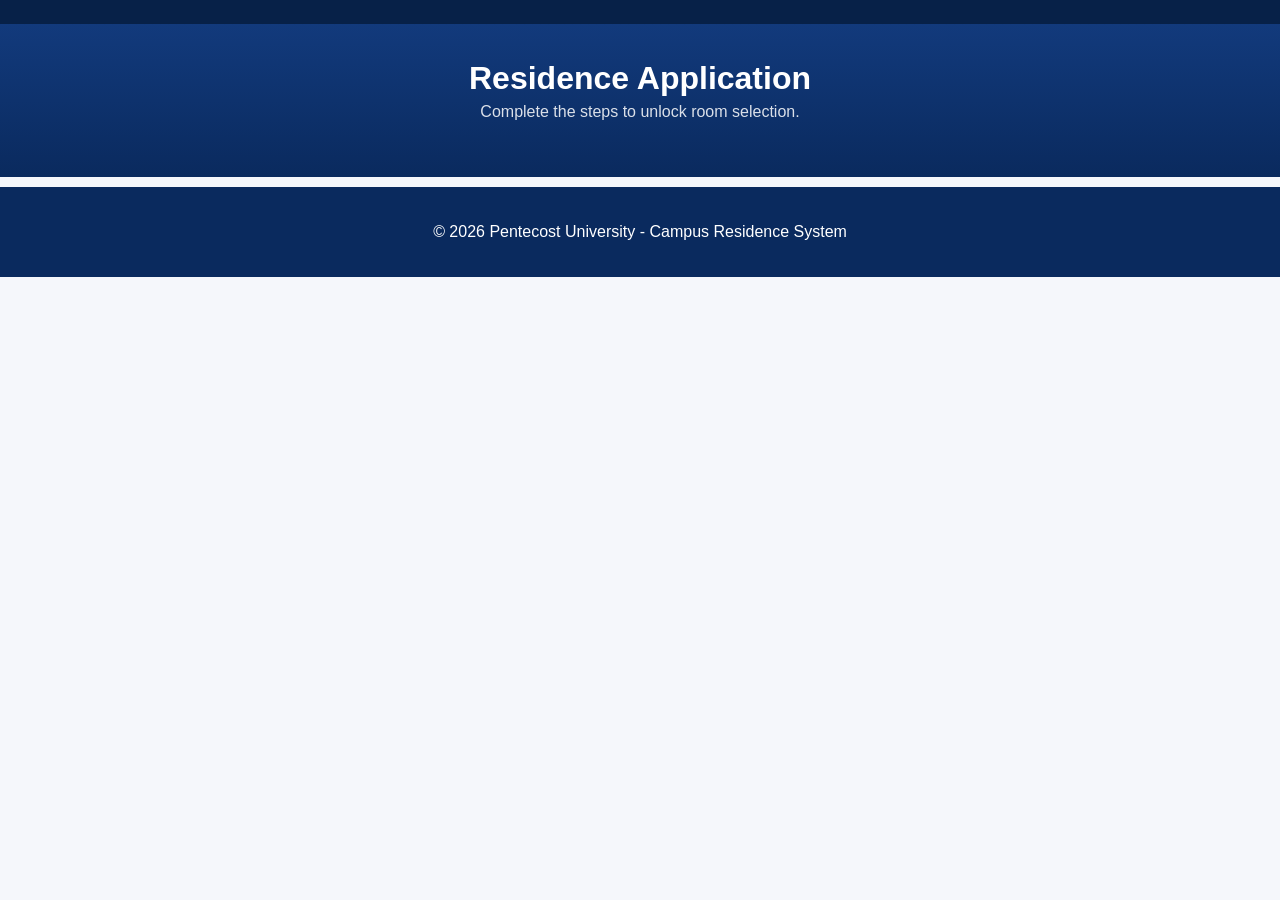
==== apply.html @ dd3ab273 "Add files via upload" ====
<!DOCTYPE html>
<html lang="en">
<head>
  <meta charset="UTF-8" />
  <meta name="viewport" content="width=device-width, initial-scale=1.0" />
  <title>Apply | PentVars Campus Residence</title>
  <link rel="icon" href="data:image/svg+xml,%3Csvg xmlns=%27http://www.w3.org/2000/svg%27 viewBox=%270 0 32 32%27%3E%3Crect width=%2732%27 height=%2732%27 rx=%276%27 fill=%27%230a2a5e%27/%3E%3Ctext x=%2716%27 y=%2723%27 font-size=%2720%27 text-anchor=%27middle%27 fill=%27%23ffb700%27 font-family=%27sans-serif%27 font-weight=%27bold%27%3EP%3C/text%3E%3C/svg%3E" />
  <link rel="stylesheet" href="style.css" />
</head>
<body>
  <nav class="topnav" id="nav" aria-label="Main"></nav>
  <section class="page-hero"><h1>Residence Application</h1><p>Complete the steps to unlock room selection.</p></section>
  <main class="container narrow" id="root"></main>
  <footer><p>© 2026 Pentecost University - Campus Residence System</p></footer>
  <script src="js/app.js"></script>
  <script src="js/apply.js"></script>
</body>
</html>
---- style.css ----
/* ===== Original styles (kept as you wrote them) ===== */
body { margin:0; font-family: Segoe UI, sans-serif; background:#f5f7fb; color:#222; }
header { background:#0a2a5e; color:white; text-align:center; padding:80px 20px; }
header h1 { font-size:2.5rem; margin-bottom:10px; }
.btn { display:inline-block; margin-top:20px; background:#ffb700; color:#000; padding:12px 24px; text-decoration:none; border-radius:8px; font-weight:bold; }
.features { display:grid; grid-template-columns:repeat(auto-fit,minmax(250px,1fr)); gap:20px; padding:40px; max-width:1000px; margin:auto; }
.card { background:white; padding:20px; border-radius:12px; box-shadow:0 4px 12px rgba(0,0,0,0.1); }
footer { text-align:center; padding:20px; background:#0a2a5e; color:white; margin-top:40px; }

/* ===== Site-wide additions ===== */
:root {
  --navy: #0a2a5e;
  --navy-2: #123a7c;
  --gold: #ffb700;
  --gold-2: #e0a000;
  --muted: #667085;
  --ok: #1d8a4e;
  --bad: #c0392b;
  --line: #dde3ef;
}
* { box-sizing: border-box; }
a { color: var(--navy-2); }
footer a { color: #cdd9f2; }

/* Top navigation */
.topnav { background: #072148; color: #fff; display: flex; justify-content: space-between; align-items: center;
  padding: 12px 24px; flex-wrap: wrap; gap: 8px; }
.topnav .brand { color: #fff; font-weight: 700; font-size: 1.15rem; text-decoration: none; }
.nav-links { display: flex; gap: 6px 18px; align-items: center; flex-wrap: wrap; }
.nav-links a { color: #dce6fb; text-decoration: none; padding: 4px 2px; border-bottom: 2px solid transparent; }
.nav-links a:hover, .nav-links a.current { color: #fff; border-bottom-color: var(--gold); }
.nav-links .who { color: var(--gold); font-size: .85rem; }

/* Buttons (extend .btn) */
button.btn { border: 0; cursor: pointer; font: inherit; font-weight: bold; margin-top: 0; }
.btn:hover { background: var(--gold-2); }
.btn.ghost { background: #e8edf7; color: var(--navy); }
.btn.ghost:hover { background: #d8e0f1; }
.btn.danger { background: #fde8e6; color: var(--bad); }
.btn.small { padding: 6px 12px; font-size: .82rem; border-radius: 6px; }
.btn[disabled] { opacity: .5; cursor: not-allowed; }
.actions { display: flex; gap: 10px; flex-wrap: wrap; margin-top: 12px; }

/* Page layout */
.page-hero { background: linear-gradient(180deg, var(--navy-2), var(--navy)); color: #fff; text-align: center; padding: 36px 20px 56px; }
.page-hero h1 { margin: 0 0 6px; font-size: 2rem; }
.page-hero p { margin: 0; opacity: .85; }
.container { max-width: 1000px; margin: -30px auto 40px; padding: 0 16px; }
.container.narrow { max-width: 640px; }
.stack > * + * { margin-top: 16px; }
.card h2, .card h3 { margin-top: 0; color: var(--navy); }
.grid2 { display: grid; grid-template-columns: repeat(auto-fit, minmax(260px, 1fr)); gap: 16px; }
.muted { color: var(--muted); font-size: .88rem; }
.error { color: var(--bad); font-weight: 600; margin: 8px 0 0; }

/* Forms */
label { display: block; font-weight: 600; font-size: .9rem; margin-bottom: 12px; }
input[type=text], input[type=email], input[type=password], input[type=number], select, textarea, input[type=file] {
  display: block; width: 100%; margin-top: 4px; padding: 10px; border: 1px solid #cdd5e6; border-radius: 8px;
  font: inherit; background: #fff; }
input:focus, select:focus, textarea:focus, button:focus-visible, a:focus-visible { outline: 3px solid var(--gold); outline-offset: 1px; }
.check, .radio { display: flex; gap: 8px; align-items: flex-start; font-weight: 400; }
.check input, .radio input { margin-top: 4px; }
.form-grid { display: grid; grid-template-columns: repeat(2, 1fr); gap: 0 14px; }
small { color: var(--muted); font-weight: 400; }

/* Banners and pills */
.banner { background: #fff6dd; border-left: 5px solid var(--gold); padding: 12px 14px; border-radius: 8px; margin-bottom: 14px; }
.banner.ok { background: #e6f6ed; border-left-color: var(--ok); }
.banner.bad { background: #fdecea; border-left-color: var(--bad); }
.pill { display: inline-block; font-size: .75rem; font-weight: 700; padding: 3px 10px; border-radius: 999px; background: #eef0f6; color: var(--muted); }
.pill.ok { background: #e6f6ed; color: var(--ok); }
.pill.bad { background: #fdecea; color: var(--bad); }
.pill.gold { background: #fff1cc; color: #7a5600; }

/* Steps */
.steps { display: flex; gap: 8px; list-style: none; padding: 0; margin: 0 0 16px; }
.steps li { flex: 1; background: #fff; border-radius: 999px; padding: 8px 12px; font-size: .85rem; color: var(--muted);
  display: flex; align-items: center; gap: 8px; box-shadow: 0 1px 3px rgba(0,0,0,.08); }
.steps li span { width: 22px; height: 22px; border-radius: 50%; background: #dfe4ef; display: grid; place-items: center; font-size: .75rem; font-weight: 700; flex: none; }
.steps li.active { color: var(--navy); font-weight: 600; }
.steps li.active span { background: var(--gold); color: #3a2a00; }
.steps li.done span { background: var(--ok); color: #fff; }

/* Tables and tabs */
.table-wrap { overflow-x: auto; }
table { width: 100%; border-collapse: collapse; font-size: .9rem; }
th, td { text-align: left; padding: 9px 10px; border-bottom: 1px solid var(--line); vertical-align: middle; }
th { color: var(--muted); font-weight: 600; font-size: .8rem; text-transform: uppercase; letter-spacing: .03em; }
.tabs { display: flex; gap: 6px; flex-wrap: wrap; margin-bottom: 14px; }
.tabs button { border: 0; background: #e8edf7; color: var(--navy); padding: 9px 16px; border-radius: 999px; font: inherit; font-weight: 600; cursor: pointer; }
.tabs button.active { background: var(--navy); color: #fff; }
.list-row { display: flex; justify-content: space-between; gap: 12px; align-items: center; padding: 10px 0; border-bottom: 1px solid var(--line); flex-wrap: wrap; }
.list-row:last-child { border-bottom: 0; }
.stat { text-align: center; }
.stat b { display: block; font-size: 1.9rem; color: var(--navy); }

/* Room grid */
.floor-tabs { display: flex; gap: 6px; flex-wrap: wrap; margin-bottom: 14px; }
.floor-tabs button { border: 1px solid var(--line); background: #fff; padding: 7px 14px; border-radius: 8px; font: inherit; cursor: pointer; }
.floor-tabs button.active { background: var(--navy); color: #fff; border-color: var(--navy); }
.floor-tabs button[disabled] { opacity: .45; cursor: not-allowed; }
.wings { display: grid; grid-template-columns: 1fr 1fr; gap: 20px; }
.wing h4 { margin: 0 0 8px; color: var(--muted); font-size: .85rem; text-transform: uppercase; }
.room-grid { display: grid; grid-template-columns: repeat(5, 1fr); gap: 6px; }
.room { border: 2px solid var(--line); background: #fff; border-radius: 8px; padding: 8px 2px; font: inherit; font-size: .8rem; cursor: pointer; text-align: center; line-height: 1.25; }
.room small { display: block; font-size: .68rem; }
.room.free { border-color: #9fd6b5; background: #f1fbf5; }
.room.part { border-color: #f1d18a; background: #fff9e8; }
.room.full { background: #f0f1f4; color: #98a0b3; cursor: not-allowed; }
.room.exec { box-shadow: inset 0 0 0 2px #c9d7f5; }
.room.blocked { opacity: .45; cursor: not-allowed; }
.room.picked { border-color: var(--navy); background: #dfe9ff; }
.legend { display: flex; gap: 14px; flex-wrap: wrap; font-size: .8rem; color: var(--muted); margin: 10px 0; }
.legend i { display: inline-block; width: 12px; height: 12px; border-radius: 3px; margin-right: 5px; vertical-align: -1px; border: 2px solid; }

/* Toast */
.toast { position: fixed; bottom: 20px; left: 50%; transform: translateX(-50%); background: var(--navy); color: #fff; padding: 11px 20px; border-radius: 10px; box-shadow: 0 6px 20px rgba(0,0,0,.25); z-index: 50; max-width: 90vw; }
.toast.bad { background: var(--bad); }

/* Home page extras */
.hero-actions { display: flex; gap: 12px; justify-content: center; flex-wrap: wrap; }
.hero-actions .btn { margin-top: 20px; }
.btn.outline { background: transparent; color: #fff; border: 2px solid #fff; padding: 10px 22px; }
.halls { max-width: 1000px; margin: 0 auto; padding: 0 40px; display: grid; grid-template-columns: repeat(auto-fit, minmax(250px, 1fr)); gap: 20px; }
.how { max-width: 1000px; margin: 30px auto 0; padding: 0 40px; }
.how ol { padding-left: 20px; line-height: 1.8; }
.section-title { max-width: 1000px; margin: 30px auto 14px; padding: 0 40px; color: var(--navy); }

@media (max-width: 600px) {
  .form-grid { grid-template-columns: 1fr; }
  .wings { grid-template-columns: 1fr; }
  .steps li { font-size: .7rem; padding: 6px 8px; }
  .features, .halls, .how, .section-title { padding-left: 16px; padding-right: 16px; }
  header { padding: 50px 16px; }
}

/* Tabbed pages sit below the hero, and their content gets a card surface */
.container > .tabs { margin-top: 44px; }
.tab-body { background: #fff; border-radius: 12px; padding: 20px; box-shadow: 0 4px 12px rgba(0,0,0,.08); }
.tab-body h3:first-child { margin-top: 0; }
.tab-body .card { box-shadow: none; }
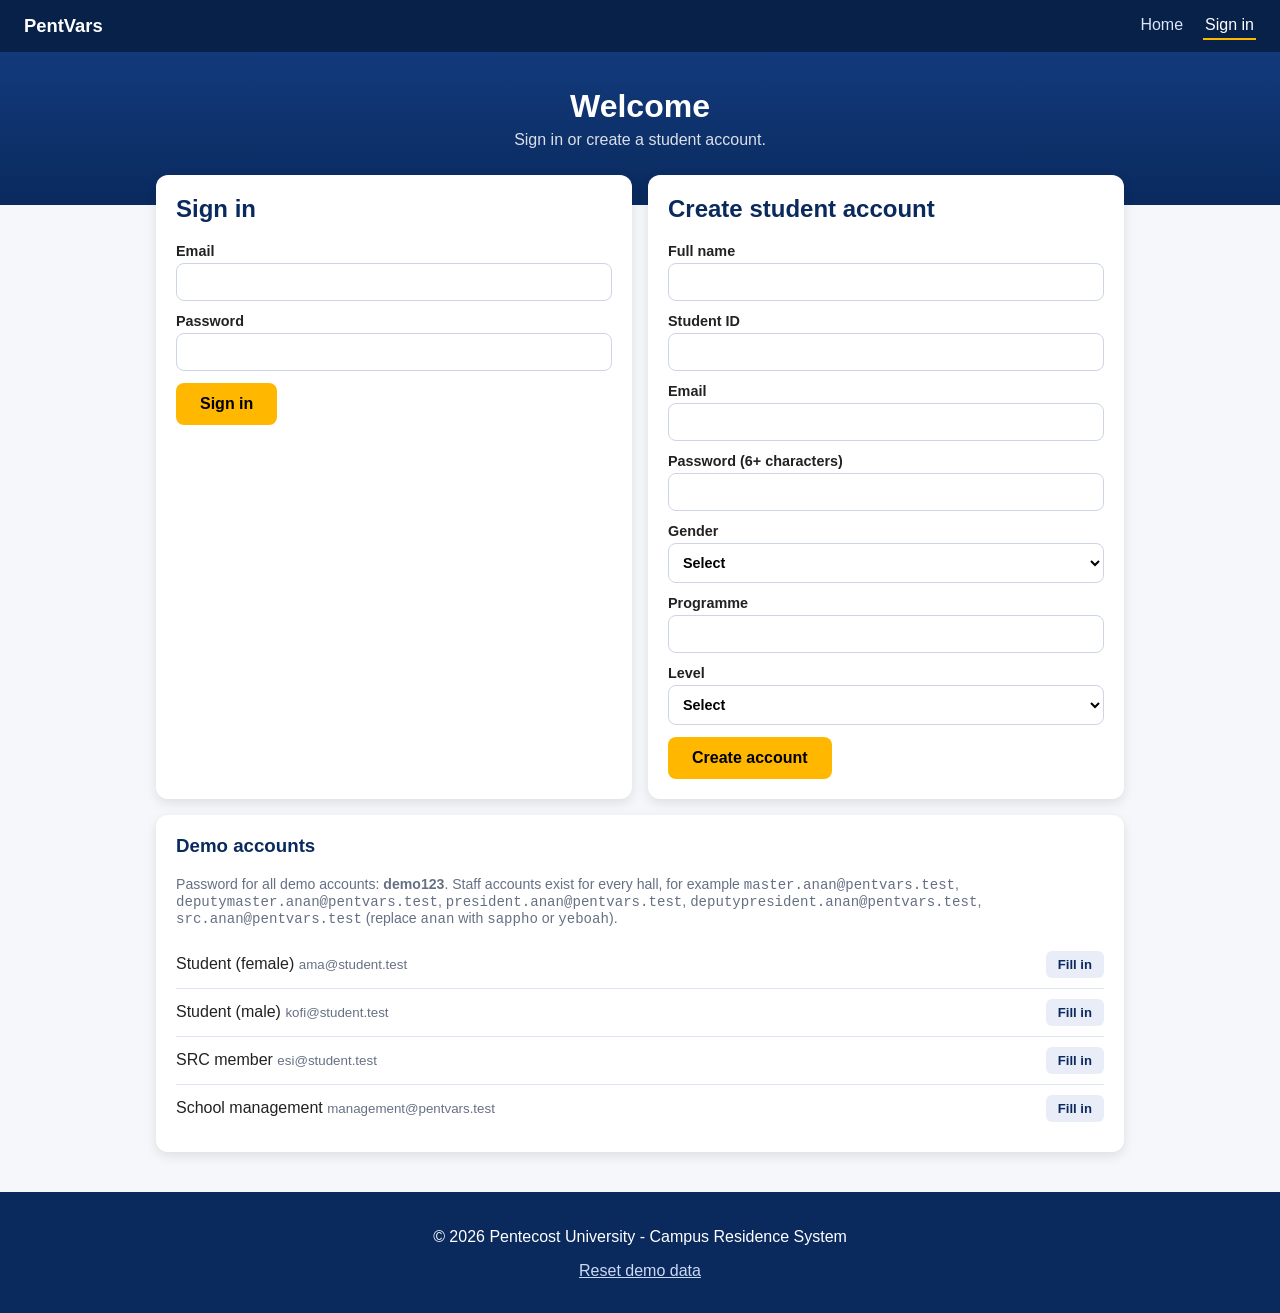
==== commit e19203bd: "Add files via upload" ====
--- a/apply.html
+++ b/apply.html
@@ -12,7 +12,7 @@
   <section class="page-hero"><h1>Residence Application</h1><p>Complete the steps to unlock room selection.</p></section>
   <main class="container narrow" id="root"></main>
   <footer><p>© 2026 Pentecost University - Campus Residence System</p></footer>
-  <script src="js/app.js"></script>
-  <script src="js/apply.js"></script>
+  <script src="app.js"></script>
+  <script src="apply.js"></script>
 </body>
 </html>
